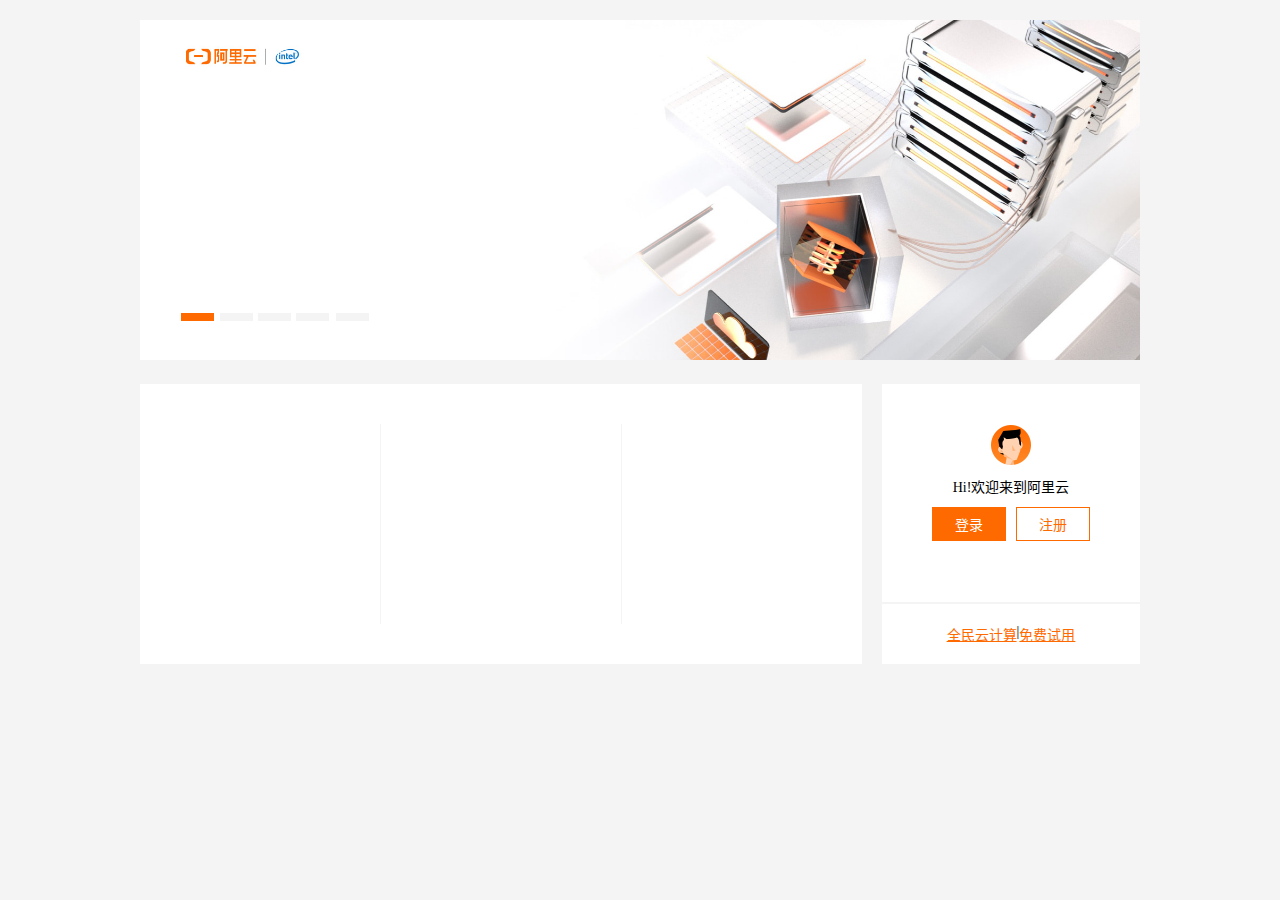
==== index.html @ bd3c3ea2 "first" ====
<!DOCTYPE html>
<html lang="zh-CN">
<head>
    <meta charset="UTF-8">
    <meta name="viewport" content="width=device-width, initial-scale=1.0">
    <meta http-equiv="X-UA-Compatible" content="ie=edge">
    <title>阿里云后端</title>
    <link rel="stylesheet" href="./style.css">
    <link rel="stylesheet" href="./icon/iconfont.css">
    <script src="jQuery.js"></script>
    <script src="javaScript.js"></script>
</head>
<body>
    <div class="page">
        <div class="chat">
            <div class="picture1 picture active">
                <img src="./img/1.jpg" alt="">

            </div>
            <div class="picture2 picture">
                <img src="./img/2.jpg" alt="">

            </div>
            <div class="picture3 picture">
                <img src="./img/3.jpg" alt="">

            </div>
            <div class="picture4 picture">
                <img src="./img/4.jpg" alt="">

            </div>
            <div class="picture5 picture">
                <img src="./img/5.jpg" alt="">

            </div>

            <div class="dot1 dot dotActive"></div>
            <div class="dot2 dot"></div>
            <div class="dot3 dot"></div>
            <div class="dot4 dot"></div>
            <div class="dot5 dot"></div>
        </div>


        <div class="main">
            <div class="left">
                <div class="ad1"></div>
                <div class="ad2"></div>
                <div class="ad3"></div>
            </div>
            <div class="right">
                <div class="img"><img src="./img/default.png" alt=""></div>
                <div class="text">Hi!欢迎来到阿里云</div>
                <div class="action">
                    <div class="login">登录</div>
                    <div class="resject">注册</div>
                </div>
                <div class="foot">
                    <div><a href="">全民云计算</a></div>
                    <div>|</div>
                    <div><a href="">免费试用</a></div>
                </div>
            </div>
            <div class="right2 hidden">
                <div class="up">
                    <div class="img">
                        
                    </div>
                    <div class="text">
                        <span>Hi </span>
                        <span class="uName">XX</span>
                    </div>
                    <div class="control">控制台</div>
                    <div class="title"><span>备案专区</span> </div>
                </div>
                <div class="down">
                    <div class="wait">
                        <span class="value">0</span>
                        <span>代付款</span>
                    </div>
                    <div class="renew">
                        <span class="value">0</span>
                        <span>待续费</span>
                    </div>
                    <div class="point">
                        <span class="value">0</span>
                        <span>积分</span>
                    </div>
                    <div class="coupon">
                        <span class="value">0</span>
                        <span>代金券</span>
                    </div>
                    <div class="balance">
                        <span class="value">0</span>
                        <span>账户余额</span>
                    </div>
                    <div class="message">
                        <span class="value">0</span>
                        <span>站内信</span>
                    </div>
                </div>
            </div>
        </div>
        <div class="mainDiv">
            <div class="mainLogin">
                <div class="X"><span>x</span></div>
                <div class="up">密码登录</div>
                <div class="mid">
                    <div class="userErr Err"></div>
                    <input id="username" type="text" placeholder="邮箱/会员名/4位ID">
                    <div class="passwordErr Err"></div>
                    <input id="password" type="password" placeholder="请输入登录密码">
                    <div class="goLogin">登录</div>
                </div>
                <div class="down">
                    <div>免费注册</div>
                    <div>忘记会员名</div>
                    <div>忘记密码</div>
                </div>
            </div>
        </div>
    </div>
</body>
</html>
---- style.css ----
*{
    padding: 0;
    margin: 0;
}
body{
    background-color: #f4f4f4;
}
.page{
    width: 1000px;
    margin: 0 auto;
 
}
.page .chat{
    position: relative;
}
.page .chat img{
    width: 1000px;
}
.page .chat .picture{
    margin-top: 20px;
    display: none;
}
.page .chat .active{
    display: block;
}
.page .chat .dot{
    width: 33px;
    height: 8px;
    background-color: #f4f4f4;
    position: absolute;
    bottom: 43px;
}
.page .chat .dot1{
    left: 41px;
}
.page .chat .dot2{
    left: 80px;
}
.page .chat .dot3{
    left: 118px;
}
.page .chat .dot4{
    left: 156px;
}
.page .chat .dot5{
    left: 196px;
}
.page .chat .dotActive{
    background-color: #ff6a00;
}

.main{
    padding-top: 20px;
    display: flex;
    width: 1000px;
    margin: 0 auto;
    justify-content: space-between;
}
.main .left{
    display: flex;
    background-color: white;
}
.main .left>div{
    width: 240px;
    height: 200px;
    margin: 40px 0 40px 0;
    border-left: 1px solid #f4f4f4;
}
.main .left>div:first-of-type{
    border-left: none;
}

.main .right{
    background-color: white;
    width: 240px;
}

.mainDiv{
    width: 100%;
    height: 100%;
    position: fixed;
    background-color: rgba(255, 255, 255, 0.5);
    left: 0;
    top: 0;
    display: none;
    justify-content: center;
    align-items: center;
}
.page>.mainActive{
    display: flex;
}
.mainDiv .mainLogin{
    width: 600px;
    height: 400px;
    background-color: #fff;
    display: flex;
    flex-direction: column;
    justify-content: center;
    align-items: center;
    position: relative;
}
.mainDiv .mainLogin .X{
    font-size: 18px;
    position: absolute;
    right: 0;
    top: 0;
    height: 15px;
    line-height: 10px;
    border: 1px solid #9b9ea0;
    color: #9b9ea0;
    padding:0 2px;
    z-index: 1;
}

.mainDiv .mainLogin .up{
    font-size: 18px;
    font-weight: bold;
    align-self: flex-start;
    margin-left: 130px;
    margin-bottom: 30px;
}
.mainDiv .mainLogin .mid input{
    border-color: rbg(238,238,238);
    width: 330px;
    height: 42px;
    margin: 10px 0;
    padding-left: 10px;
    outline: none;
}


.mainDiv .mainLogin .mid .goLogin{
    width: 344px;
    height: 46px;
    background-color: #ff6300;
    color: white;
    display: flex;
    align-items: center;
    justify-content: center;
}

.mainDiv .mainLogin .down{
    align-self: flex-end;
    display: flex;
    justify-content: end;
    margin-right: 130px;
    margin-top: 10px;
    font-size: 12px;
    color: #9b9ea0;
}
.mainDiv .mainLogin .down>div{
    margin-left: 10px;
}

.main .right .img{
    flex-shrink: 0;
    width: 40px;
    height: 40px;
    border-radius: 20px;
    margin-top: 40px;
}
.main .right{
    font-size: 14px;
    flex-grow: 1;
    display: flex;
    flex-direction: column;
    align-items: center;
    justify-content: space-around;
    margin-left: 20px;
    height: 280px;
}
.main .right .img img{
    height: 100%;
}
.main .right .action{
    align-self: stretch;
    display: flex;
    justify-content: center;
    margin-bottom: 60px;
    margin-top: 10px;
}
.main .right .text{
    margin-top: 10px;
}
.main .right .login{
    background-color: #ff6a00;
    width: 74px;
    height: 34px;
    color: white;
    display: flex;
    align-items: center;
    justify-content: center;    
}
.main .right .resject{
    background-color: white;
    border: 1px solid #ff6a00;
    width: 72px;
    height: 32px;
    color: #ff6a00;
    margin-left: 10px;
    display: flex;
    align-items: center;
    justify-content: center;
}
.main .foot{
    padding: 20px 0;
    width: 100%;
    display: flex;
    justify-self: flex-end;
    justify-content: center;
    border-top: #f4f4f4 2px solid;
}
.main .foot a{
    color: #ff6a00;
}



.main .right2{
    background-color: white;
    width: 240px;
    font-size: 14px;
    flex-grow: 1;
    display: flex;
    flex-direction: column;
    align-items: center;
    justify-content: space-between;
    margin-left: 20px;
    height: 280px;
}
.main .right2 .up{
    width: 100%;
    display: flex;
    flex-direction: column;
    align-items: center;
    font-size: 14px;
    color: #ff6a00;
}

.main .right2 .up .img{
    overflow: hidden;
    margin-top: 20px;
    height: 40px;
    width: 40px;
    border-radius: 100%;
}
.main .right2 .up .img img{
    width: 100%;
}
.main .right2 .up .text{
    font-size: 16px;
    color: black;
    margin: 5px 0;
}
.main .right2 .up .control{
    padding: 2px 15px;
    display: flex;
    align-items: center;
    justify-content: center;
    border: 2px solid #ff6a00;
}
.main .right2 .up .title{
    width: 100%;
    margin-top: 20px;
    padding-bottom:10px;
    border-bottom: 2px #f4f4f4 solid; 
}
.main .right2 .up .title>span{
    padding-left: 130px;
}

.main .right2 .down{
    flex-grow: 1;
    display: flex;
    flex-wrap: wrap;
    justify-content: space-around;
    align-items: stretch;
}
.main .right2 .down>div{
    width: 80px;
    flex-grow: 1;
    display: flex;
    flex-direction: column;
    align-items: center;
    justify-content: center;
    color: #a0a0a0;
}
.main .right2 .down>div .value{
    color: #ff6a00;
    font-size: 18px;
}



.page .main .hidden{
    display: none;
}

.mainDiv .mainLogin .mid .Err{
    font-size: 12px;
    color: red;
}
.page .chat .dot:hover{
    cursor: pointer;
}
.page .mainDiv .X:hover{
    cursor: pointer;
}
.page .mainDiv .mid .goLogin:hover{
    cursor: pointer;
}
.page .main .right .login:hover{
    cursor: pointer;
}
.page .main .right .resject:hover{
    cursor: pointer;
}
---- icon/iconfont.css ----
@font-face {font-family: "iconfont";
  src: url('iconfont.eot?t=1571753932095'); /* IE9 */
  src: url('iconfont.eot?t=1571753932095#iefix') format('embedded-opentype'), /* IE6-IE8 */
  url('[data-uri]') format('woff2'),
  url('iconfont.woff?t=1571753932095') format('woff'),
  url('iconfont.ttf?t=1571753932095') format('truetype'), /* chrome, firefox, opera, Safari, Android, iOS 4.2+ */
  url('iconfont.svg?t=1571753932095#iconfont') format('svg'); /* iOS 4.1- */
}

.iconfont {
  font-family: "iconfont" !important;
  font-size: 16px;
  font-style: normal;
  -webkit-font-smoothing: antialiased;
  -moz-osx-font-smoothing: grayscale;
}

.icon-jinggao:before {
  content: "\e613";
}
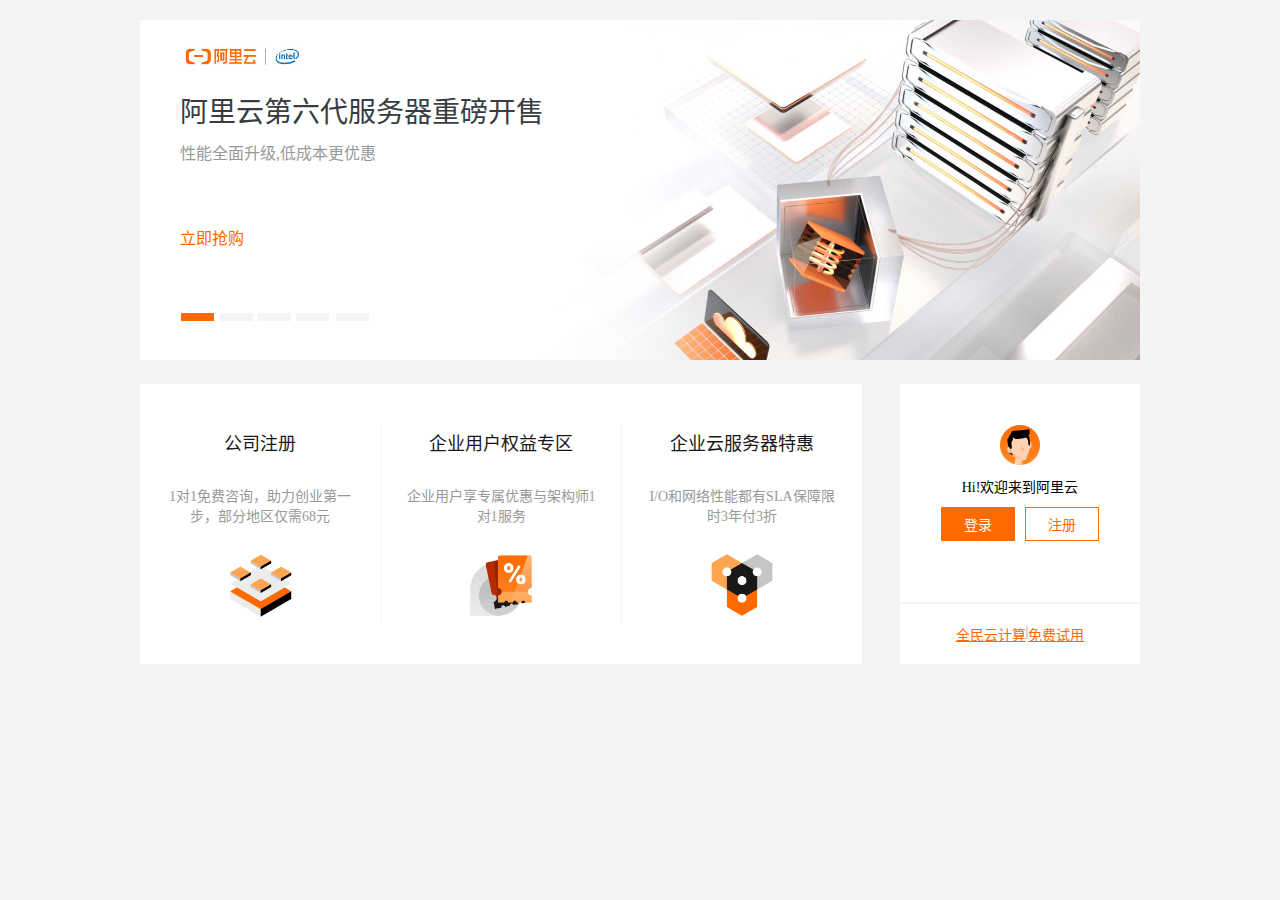
==== commit 968a2acd: "second" ====
--- a/index.html
+++ b/index.html
@@ -15,23 +15,33 @@
         <div class="chat">
             <div class="picture1 picture active">
                 <img src="./img/1.jpg" alt="">
-
+                <p class="title">阿里云第六代服务器重磅开售</p>
+                <p class="content">性能全面升级,低成本更优惠</p>
+                <a href="" class="a">立即抢购</a>
             </div>
             <div class="picture2 picture">
                 <img src="./img/2.jpg" alt="">
-
+                <p class="title">WEB应用托管服务商业首发</p>
+                <p class="content">应用托管上云新方式,不收取任何平台费用</p>
+                <a href="" class="a">查看详情</a>
             </div>
             <div class="picture3 picture">
                 <img src="./img/3.jpg" alt="">
-
+                <p class="title">全民玩转性能压测</p>
+                <p class="content">你玩压测,我送vum和礼物</p>
+                <a href="" class="a">立即参与</a>
             </div>
             <div class="picture4 picture">
                 <img src="./img/4.jpg" alt="">
-
+                <p class="title">阿里云快照服务,开启你的数据保护之旅</p>
+                <p class="content">1.44元起，阿里云快照服务助您ECS数据全年无忧</p>
+                <a href="" class="a">立即查看</a>
             </div>
             <div class="picture5 picture">
                 <img src="./img/5.jpg" alt="">
-
+                <p class="title">大数据+AI年度盛会火热报名</p>
+                <p class="content">门票限时2折！前沿技术、解决方案、最佳实践应有尽有</p>
+                <a href="" class="a">立即报名</a>
             </div>
 
             <div class="dot1 dot dotActive"></div>
@@ -44,9 +54,21 @@
 
         <div class="main">
             <div class="left">
-                <div class="ad1"></div>
-                <div class="ad2"></div>
-                <div class="ad3"></div>
+                <div class="ad1">
+                    <div class="title">公司注册</div>
+                    <div class="content">1对1免费咨询，助力创业第一步，部分地区仅需68元</div>
+                    <img src="./img/left_1.png" alt="">
+                </div>
+                <div class="ad2">
+                    <div class="title">企业用户权益专区</div>
+                    <div class="content">企业用户享专属优惠与架构师1对1服务</div>
+                    <img src="./img/left_2.png" alt="">
+                </div>
+                <div class="ad3">
+                    <div class="title">企业云服务器特惠</div>
+                    <div class="content">I/O和网络性能都有SLA保障限时3年付3折</div>
+                    <img src="./img/left_3.png" alt="">
+                </div>
             </div>
             <div class="right">
                 <div class="img"><img src="./img/default.png" alt=""></div>
--- a/style.css
+++ b/style.css
@@ -48,6 +48,32 @@
 .page .chat .dotActive{
     background-color: #ff6a00;
 }
+.page .chat .picture{
+    position: relative;
+}
+.page .chat .picture .title{
+    position: absolute;
+    color: #373d41;
+    font-size: 28px;
+    font-weight: 400;
+    left: 40px;
+    top: 70px;
+}
+.page .chat .picture .a{
+    position: absolute;
+    color: #ff6a00;
+    font-size: 16px;
+    left: 40px;
+    top: 205px;
+    text-decoration: none;
+}
+.page .chat .picture .content{
+    position: absolute;
+    color: #999;
+    font-size: 16px;
+    left: 40px;
+    top: 120px;
+}
 
 .main{
     padding-top: 20px;
@@ -61,9 +87,10 @@
     background-color: white;
 }
 .main .left>div{
-    width: 240px;
+    width: 192px;
     height: 200px;
     margin: 40px 0 40px 0;
+    padding: 0 24px;
     border-left: 1px solid #f4f4f4;
 }
 .main .left>div:first-of-type{
@@ -152,6 +179,29 @@
     margin-left: 10px;
 }
 
+.main .left .title{
+    font-size: 18px;
+    color: #181818;
+    text-align: center;
+    text-overflow: ellipsis;
+    margin-top: 5px;
+}
+.main .left .content{
+    margin-top: 30px;
+    font-size: 14px;
+    color: #999;
+    text-align: center;
+}
+.main .left>div>img{
+    width: 70px;
+    text-align: center;
+    margin: 25px 0 0 -35px;
+    position: relative;
+    left: 50%;
+}
+
+
+
 .main .right .img{
     flex-shrink: 0;
     width: 40px;
@@ -161,7 +211,7 @@
 }
 .main .right{
     font-size: 14px;
-    flex-grow: 1;
+    flex-grow: 0;
     display: flex;
     flex-direction: column;
     align-items: center;
@@ -209,6 +259,7 @@
     justify-self: flex-end;
     justify-content: center;
     border-top: #f4f4f4 2px solid;
+    color: #999999;
 }
 .main .foot a{
     color: #ff6a00;
@@ -220,7 +271,7 @@
     background-color: white;
     width: 240px;
     font-size: 14px;
-    flex-grow: 1;
+    flex-grow: 0;
     display: flex;
     flex-direction: column;
     align-items: center;
@@ -233,7 +284,7 @@
     display: flex;
     flex-direction: column;
     align-items: center;
-    font-size: 14px;
+    font-size: 13px;
     color: #ff6a00;
 }
 
@@ -248,22 +299,23 @@
     width: 100%;
 }
 .main .right2 .up .text{
-    font-size: 16px;
-    color: black;
+    font-size: 14px;
+    color: #181818;
     margin: 5px 0;
 }
 .main .right2 .up .control{
-    padding: 2px 15px;
-    display: flex;
-    align-items: center;
-    justify-content: center;
-    border: 2px solid #ff6a00;
+    padding: 0 20px;
+    display: flex;
+    align-items: center;
+    justify-content: center;
+    border: 1px solid #ff6a00;
 }
 .main .right2 .up .title{
     width: 100%;
-    margin-top: 20px;
+    margin-top: 15px;
     padding-bottom:10px;
     border-bottom: 2px #f4f4f4 solid; 
+    font-size: 13px;
 }
 .main .right2 .up .title>span{
     padding-left: 130px;
@@ -275,6 +327,7 @@
     flex-wrap: wrap;
     justify-content: space-around;
     align-items: stretch;
+    padding-bottom: 10px;
 }
 .main .right2 .down>div{
     width: 80px;
@@ -284,10 +337,12 @@
     align-items: center;
     justify-content: center;
     color: #a0a0a0;
+    font-size: 12px;
 }
 .main .right2 .down>div .value{
-    color: #ff6a00;
-    font-size: 18px;
+    font-weight: 800;
+    color: #ff6a00;
+    font-size: 16px;
 }
 
 
